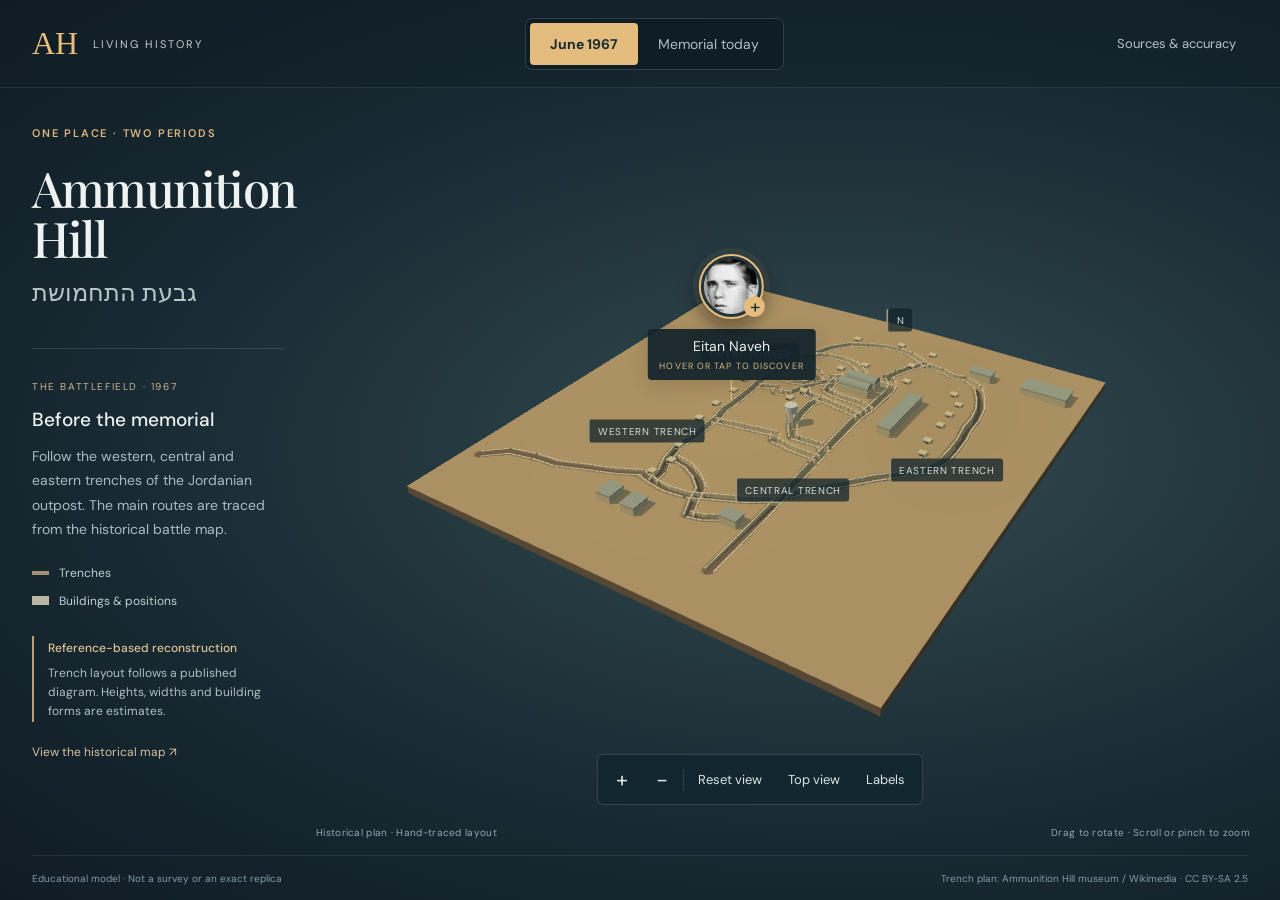
==== Ammunition-Hill.html @ fa63d5fa "Add Ammunition Hill interactive 3D game Include the June 1967 and modern memorial models, Eitan Nave" ====
<!doctype html>
<html lang="en"><head><meta charset="utf-8"><meta name="viewport" content="width=device-width,initial-scale=1"><title>Ammunition Hill — Then & Now</title><meta name="description" content="Explore two reference-based 3D models of Ammunition Hill: the 1967 battlefield and the modern memorial."><style>@import url('https://fonts.googleapis.com/css2?family=DM+Sans:wght@400;500;600;700&family=Playfair+Display:wght@500;600&display=swap');
:root{color-scheme:dark;font-family:'DM Sans',sans-serif;color:#eef2f0;background:#111e25}*{box-sizing:border-box}body{margin:0}button,a{-webkit-tap-highlight-color:transparent}button{font:inherit;cursor:pointer}button:focus-visible,a:focus-visible{outline:3px solid #edc27d;outline-offset:4px}button:hover{filter:brightness(1.18)}main{height:100svh;min-height:750px;position:relative;overflow:hidden;background:radial-gradient(ellipse at 65% 50%,#344a50,#172932 62%,#101c23)}header{position:absolute;inset:0 0 auto;height:88px;display:flex;align-items:center;justify-content:space-between;padding:0 32px;border-bottom:1px solid #ffffff18;z-index:6;background:#111e2560}.brand{font:32px Georgia,serif;color:#e8be7e;text-decoration:none;display:flex;align-items:center;gap:15px}.brand span{font:11px 'DM Sans',sans-serif;letter-spacing:2px;color:#c5cfcf}.era-switch{display:flex;border:1px solid #ffffff25;padding:4px;border-radius:7px;background:#0b192080}.era-switch button{padding:12px 20px;border:0;border-radius:4px;background:none;color:#aebfc4;font-size:14px}.era-switch button[aria-pressed=true]{background:#e4bc7d;color:#192a32;font-weight:700}.quiet{font-size:13px;background:none;border:0;color:#b6c5ca;padding:12px}.intro-panel{position:absolute;top:115px;left:32px;width:252px;z-index:3}.eyebrow{font-size:11px;letter-spacing:1.8px;font-weight:600;color:#dbb67d}h1{font-family:'Playfair Display',Georgia,serif;font-weight:500;line-height:1.03;font-size:49px;letter-spacing:-1.8px;margin:23px 0 13px}.hebrew{text-align:left;font-size:24px;color:#b7c5c6;margin:0}.era-copy{margin-top:40px;border-top:1px solid #ffffff20;padding-top:25px}.era-copy>span{color:#d0b48d;font-size:10px;letter-spacing:1.6px}.era-copy h2{font-size:19px;font-weight:500;margin:12px 0}.era-copy p{color:#a8bcc3;font-size:14px;line-height:1.75;margin:0}.legend{display:flex;flex-direction:column;gap:12px;margin-top:23px;font-size:12px;color:#c4cfd1}.legend span{display:flex;align-items:center;gap:10px}.legend i{display:block;width:17px;height:4px;background:#a09173}.legend .building-key{height:9px;background:#bcb6a5}.accuracy{margin-top:27px;color:#b3bec2;border-left:2px solid #bca070;padding-left:14px}.accuracy b{font-size:12px;font-weight:500;color:#dfc395}.accuracy p{font-size:12px;line-height:1.6;margin:7px 0}.text-button{font-size:12px;color:#d5c2a4;border:0;background:none;padding:15px 0}#scene{position:absolute;top:88px;bottom:115px;left:290px;right:0}canvas{display:block;touch-action:none}#loading{position:absolute;left:50%;top:50%;color:#e5bd7d;z-index:3}#marker{position:absolute;z-index:4;display:flex;flex-direction:column;align-items:center;transform:translate(-50%,-100%)}#portrait{position:relative;width:65px;height:65px;border:2px solid #e5bd7d;padding:3px;border-radius:50%;background:#23343a;box-shadow:0 0 0 6px #e5bd7d13,0 7px 20px #0008}#portrait img{width:100%;height:100%;object-fit:cover;border-radius:50%}.plus{position:absolute;right:-3px;bottom:0;background:#e5bd7d;color:#172930;width:21px;height:21px;border-radius:50%;font-size:19px;line-height:21px}.marker-label{margin-top:10px;background:#14242bef;padding:8px 12px;text-align:center;font-size:14px;border-radius:4px;box-shadow:0 5px 20px #0002}.marker-label small{display:block;font-size:9px;letter-spacing:1.1px;color:#d7b682;margin-top:5px}#marker:after{content:'';display:block;height:20px;width:1px;background:#e5bd7d}#labels{pointer-events:none;position:absolute;inset:0;z-index:2}.model-label{position:absolute;transform:translate(-50%,-50%);color:#d2dbd9;font-size:10px;letter-spacing:.7px;background:#10222abc;padding:5px 8px;border-radius:3px;white-space:nowrap;border-left:2px solid #9f9479}.controls{position:absolute;bottom:95px;left:calc(50% + 120px);transform:translateX(-50%);display:flex;gap:2px;align-items:center;border:1px solid #ffffff25;background:#122630ee;border-radius:6px;padding:5px;z-index:5;white-space:nowrap}.controls button{border:0;background:none;color:#dce5e5;font-size:13px;padding:11px 12px}.controls button:first-child,.controls button:nth-child(2){font-size:22px;padding:4px 13px}.controls span{height:22px;background:#ffffff20;width:1px}.controls button[aria-pressed=false]{color:#7c969f}.status-strip{position:absolute;bottom:61px;left:316px;right:30px;display:flex;justify-content:space-between;font-size:10px;letter-spacing:.3px;color:#8fa9b3}footer{position:absolute;bottom:0;left:32px;right:32px;min-height:45px;display:flex;align-items:center;justify-content:space-between;border-top:1px solid #ffffff15;color:#829da7;font-size:10px;gap:20px}#story{position:absolute;z-index:10;right:25px;top:108px;width:370px;max-height:calc(100% - 170px);overflow:auto;background:#f2efe6;color:#253239;border-radius:8px;box-shadow:0 20px 70px #0008}#story[hidden]{display:none}#close,.dialog-close{position:absolute;right:9px;top:7px;border:0;background:none;font-size:27px;color:#59666a;padding:3px 9px}.story-head{display:flex;gap:17px;padding:26px 23px 22px;border-bottom:1px solid #d7d3c8}.story-head img{width:70px;height:90px;object-fit:cover;border-radius:3px}.story-head .eyebrow{font-size:9px;letter-spacing:1px;color:#887047}.story-head h2{font:29px 'Playfair Display',Georgia,serif;margin:8px 0}.story-head p[lang]{text-align:left;margin:6px 0}.story-head span{font-size:12px;color:#687478}.story-body{padding:3px 23px 24px}.story-body h3{font-size:14px;margin:19px 0 8px}.story-body p{font-size:16px;line-height:1.65;color:#4e5b5f;margin:0}.honour{border-left:2px solid #ac8d58;padding:5px 12px;margin:23px 0;font-size:11px;letter-spacing:1.2px}.honour span{display:block;font-size:13px;letter-spacing:0;margin-top:5px}.story-body a{font-size:13px;color:#70552f}.credit{display:block;margin-top:15px;font-size:11px;line-height:1.5;color:#758086}dialog{color:#28383f;background:#f3f2ec;border:0;border-radius:10px;padding:35px;max-width:690px;width:calc(100% - 28px);max-height:85svh;overflow:auto;box-shadow:0 30px 100px #0007}dialog::backdrop{background:#06141dcc;backdrop-filter:blur(5px)}dialog h2{font:32px 'Playfair Display',Georgia,serif;margin:15px 0}dialog h3{font-size:18px;margin-top:25px}dialog p{font-size:16px;line-height:1.65;color:#53666e}dialog a{color:#527380;font-size:14px;line-height:2}dialog .eyebrow{color:#8c6c3e}dialog .small{font-size:12px}#mapDialog{max-width:590px;text-align:center}#mapDialog img{display:block;max-width:100%;max-height:60vh;margin:15px auto}#mapDialog p{font-size:13px}@media(min-width:1600px){.intro-panel{left:45px;width:285px}#scene{left:320px}.intro-panel h1{font-size:58px}.era-copy p{font-size:16px}}@media(max-width:1050px){header{padding:0 20px;gap:15px}.brand span{display:none}.intro-panel{left:22px;width:215px}h1{font-size:42px}#scene{left:240px}.era-copy{margin-top:27px}.status-strip{left:260px}.status-strip span:last-child{display:none}.controls{left:calc(50% + 105px)}footer{left:22px;right:22px}footer span:last-child{max-width:40%}}@media(max-width:800px){main{min-height:860px}header{height:75px;padding:0 14px;gap:10px}.brand{font-size:27px}.era-switch button{padding:10px 11px;font-size:12px}.quiet{font-size:10px;padding:3px;max-width:62px}.intro-panel{top:98px;left:20px;right:20px;width:auto}.intro-panel .eyebrow{font-size:10px;margin:0 0 12px}.intro-panel h1{font-size:36px;line-height:1.1;margin:0;letter-spacing:-1px}.intro-panel h1 br{display:none}.hebrew{font-size:18px;margin-top:5px}.era-copy{margin-top:17px;padding-top:12px}.era-copy h2{font-size:16px;margin:7px 0}.era-copy p{font-size:12px;line-height:1.55;max-width:450px}.legend,.accuracy,.text-button{display:none}#scene{left:0;top:304px;bottom:152px}.controls{left:50%;bottom:96px}.controls button{padding:10px;font-size:12px}.status-strip{left:20px;right:20px;bottom:69px;font-size:10px;text-align:center;justify-content:center}footer{left:20px;right:20px;font-size:9px;line-height:1.5}footer span:first-child{max-width:50%}#portrait{width:51px;height:51px}.marker-label{font-size:12px;padding:6px 8px}.marker-label small{font-size:8px}#marker:after{height:15px}#story{left:14px;right:14px;width:auto;top:91px;max-height:calc(100% - 175px)}.model-label{font-size:8px;padding:4px 6px}dialog{padding:25px}}
</style><script type="importmap">{"imports": {"three": "[data-uri]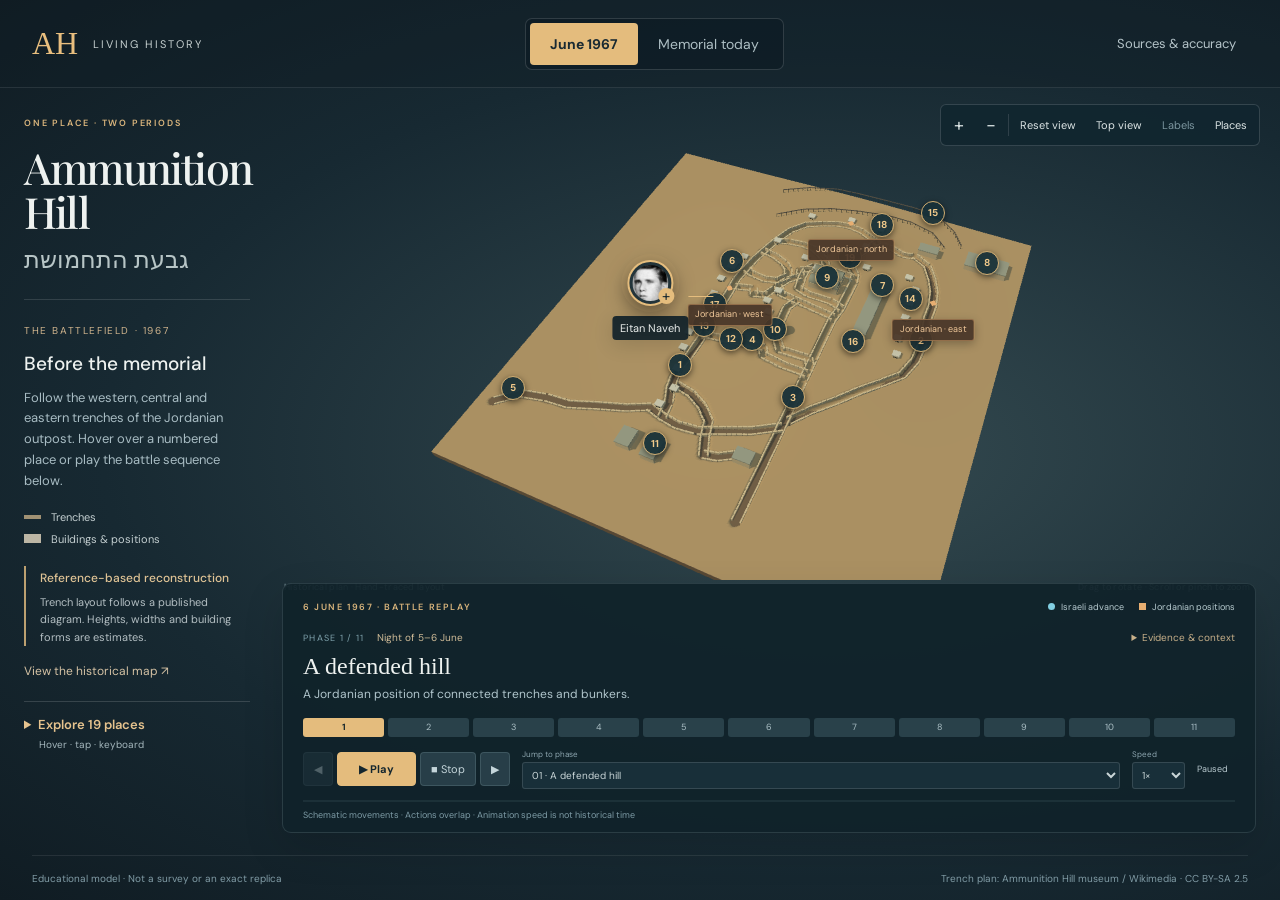
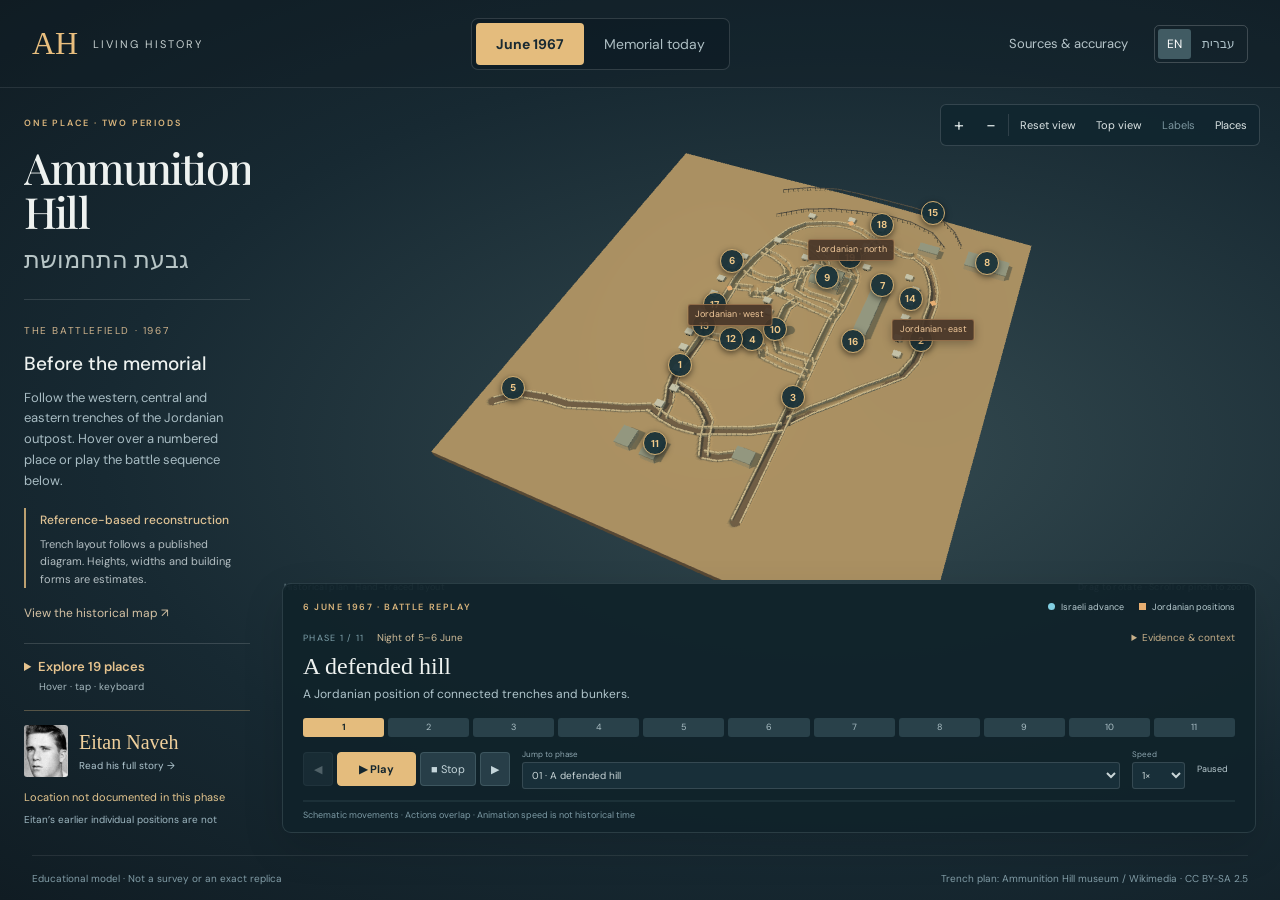
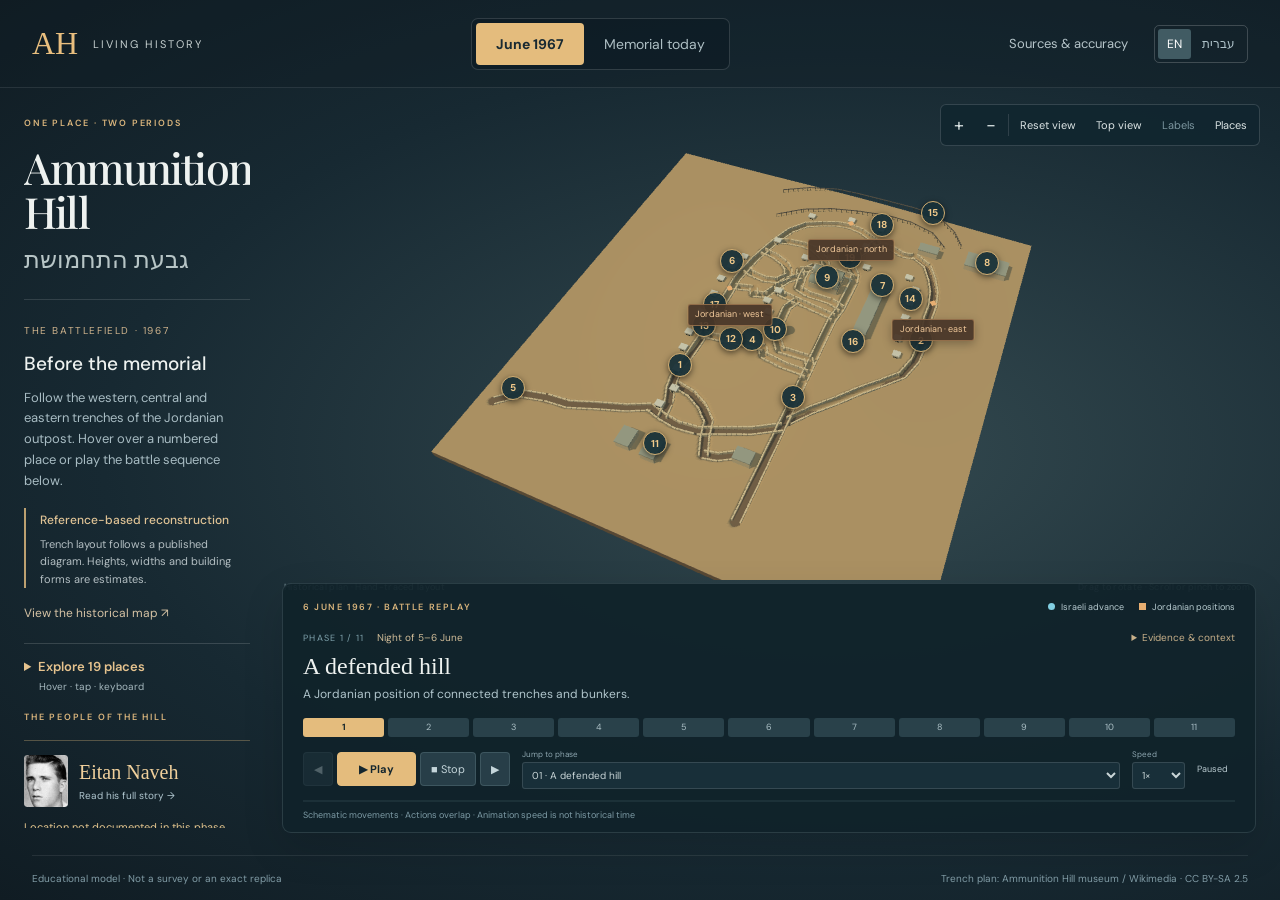
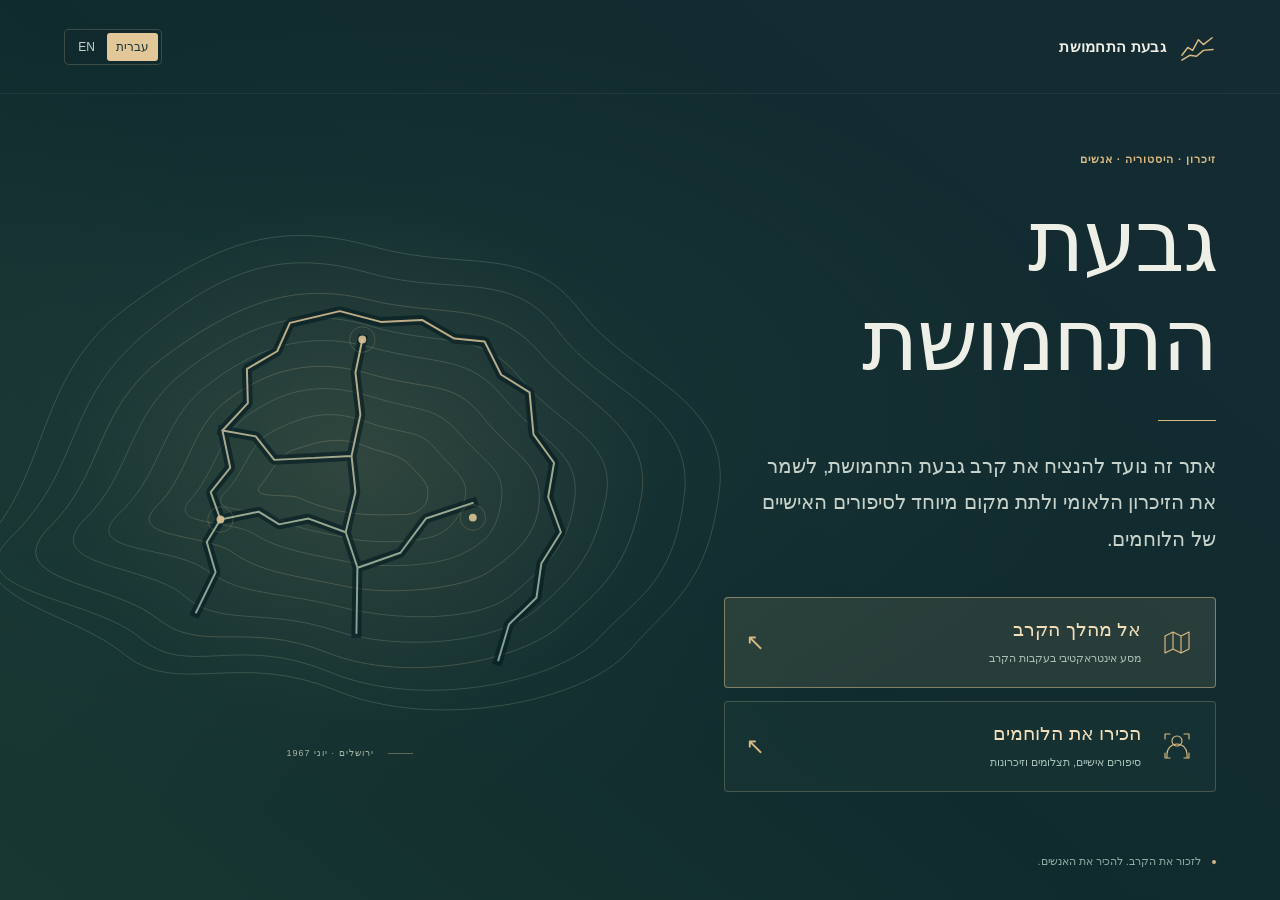
